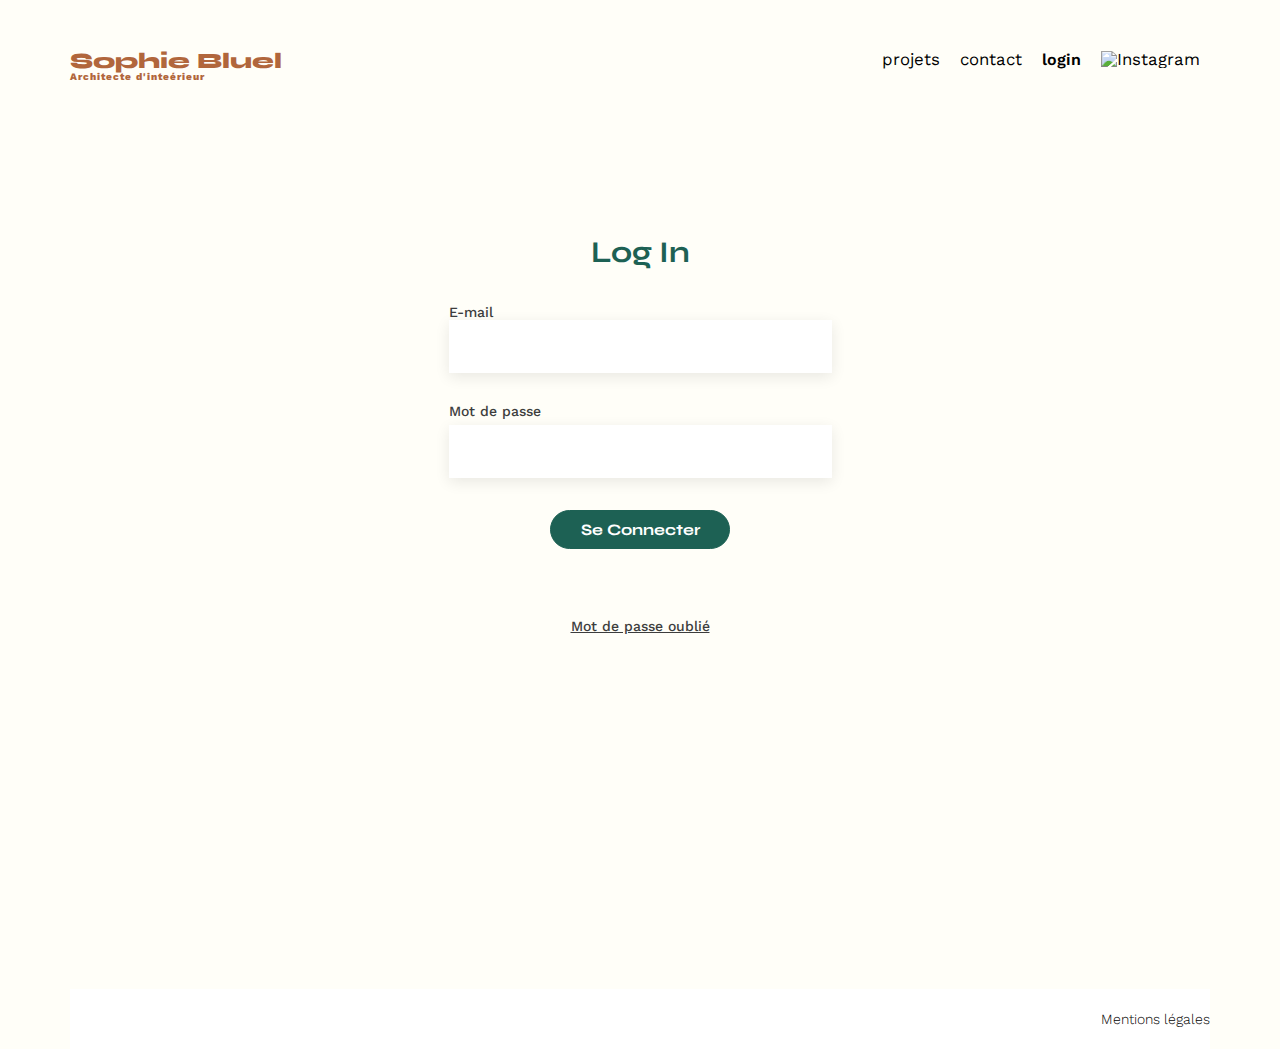
==== FrontEnd/login.html @ 6bb1e0b3 "page de connexion ok, place à la modal" ====
<!DOCTYPE html>
<html lang="fr">
  <head>
    <meta charset="UTF-8" />
    <title>Sophie Bluel - Architecte d'intérieur</title>
    <meta name="viewport" content="width=device-width, initial-scale=1.0" />
    <link rel="preconnect" href="https://fonts.googleapis.com" />
    <link rel="preconnect" href="https://fonts.gstatic.com" crossorigin />
    <link
      href="https://fonts.googleapis.com/css2?family=Syne:wght@700;800&family=Work+Sans&display=swap"
      rel="stylesheet"
    />
    <meta name="description" content="" />
    <script src="./assets/JS/login.js"></script>
    <link rel="stylesheet" href="./assets/style.css" />
  </head>
  <body>
    <header>
      <a href="index.html"
        ><h1>Sophie Bluel <span>Architecte d'inteérieur</span></h1></a
      >
      <nav>
        <ul>
          <li>projets</li>
          <li>contact</li>
          <li><a href="./login.html" id="nav-login">login</a></li>
          <li><img src="./assets/icons/instagram.png" alt="Instagram" /></li>
        </ul>
      </nav>
    </header>

    <main id="container-login">
      <h2>Log In</h2>

      <form id="login-form">
        <label for="email" class="container-login-input"> E-mail </label>
        <input type="text" id="email" name="email" autocomplete="email" />

        <label for="password" class="container-login-input">
          Mot de passe
        </label>
        <input
          type="password"
          id="password"
          name="password"
          required
          autocomplete="current-password"
        />

        <input class="btn-filter" type="submit" value="Se Connecter" />
      </form>

      <p id="error-message" hidden>
        Erreur dans l'identifiant ou le mot de passe
      </p>

      <p id="lost-password">Mot de passe oublié</p>
    </main>

    <footer id="footer-login">
      <p><a href="#">Mentions légales</a></p>
    </footer>
  </body>
</html>
---- FrontEnd/assets/style.css ----
/* http://meyerweb.com/eric/tools/css/reset/
   v2.0 | 20110126
   License: none (public domain)
*/

html, body, div, span, applet, object, iframe,
h1, h2, h3, h4, h5, h6, p, blockquote, pre,
a, abbr, acronym, address, big, cite, code,
del, dfn, em, img, ins, kbd, q, s, samp,
small, strike, strong, sub, sup, tt, var,
b, u, i, center,
dl, dt, dd, ol, ul, li,
fieldset, form, label, legend,
table, caption, tbody, tfoot, thead, tr, th, td,
article, aside, canvas, details, embed,
figure, figcaption, footer, header, hgroup,
menu, nav, output, ruby, section, summary,
time, mark, audio, video {
	margin: 0;
	padding: 0;
	border: 0;
	font-size: 100%;
	font: inherit;
	vertical-align: baseline;
}
/* HTML5 display-role reset for older browsers */
article, aside, details, figcaption, figure,
footer, header, hgroup, menu, nav, section {
	display: block;
}
body {
	line-height: 1;
}
ol, ul {
	list-style: none;
}
blockquote, q {
	quotes: none;
}
blockquote:before, blockquote:after,
q:before, q:after {
	content: '';
	content: none;
}
table {
	border-collapse: collapse;
	border-spacing: 0;
}
/** end reset css**/
body {
	max-width: 1140px;
	margin:auto;
	font-family: 'Work Sans' ;
	font-size: 14px;
	background-color: #FFFEF8;;
}
header {
	display: flex;
	justify-content: space-between;
	margin: 50px 0
}
section {
	margin: 50px 0
}

h1{
	display: flex;
	flex-direction: column;
	font-family: 'Syne';
	font-size: 22px;
	font-weight: 800;
	color: #B1663C
}

h1 > span {
	font-family: 'Work Sans';
	font-size:10px;
	letter-spacing: 0.1em;
;
}

h2{
	font-family: 'Syne';
	font-weight: 700;
	font-size: 30px;
	color: #1D6154
}
nav ul {
	display: flex;
	align-items: center;
	list-style-type: none;

}
nav li {
	padding: 0 10px;
	font-size: 1.2em;
}

li:hover, a:hover, #nav-login:hover {
	color: #B1663C;
}
#introduction {
	display: flex;
	align-items: center;
}
#introduction figure {
	flex: 1
}
#introduction img {
	display: block;
	margin: auto;
	width: 80%;
}

#introduction article {
	flex: 1
}
#introduction h2 {
	margin-bottom: 1em;
}

#introduction p {
	margin-bottom: 0.5em;
}
#portfolio h2 {
	text-align: center;
	margin-bottom: 1em;
}
.gallery {
	width: 100%;
	display: grid;
	grid-template-columns: 1fr 1fr 1fr;
	grid-column-gap: 20px;
	grid-row-gap: 20px;
}

.gallery img {
	width: 100%;

}
#contact {
	width: 50%;
margin: auto;
}
#contact > * {
	text-align: center;

}
#contact h2{
	margin-bottom: 20px;
}
#contact form {
	text-align: left;
	margin-top:30px;
	display: flex;
	flex-direction: column;
}

#contact input {
	height: 50px;
	font-size: 1.2em;
	border: none;
	box-shadow: 0px 4px 14px rgba(0, 0, 0, 0.09);
}
#contact label {
	margin: 2em 0 1em 0;
}
#contact textarea {
	border: none;
	box-shadow: 0px 4px 14px rgba(0, 0, 0, 0.09);
}

input[type="submit"]{
	font-family: 'Syne';
	font-weight: 700;
	color: white;
	background-color: #1D6154;
	margin : 2em auto ;
	width: 180px;
	text-align: center;
	border-radius: 60px ;
}

footer nav ul {
	display: flex;
	justify-content: flex-end;
	margin: 2em
}


.filters {
	display : flex;
	justify-content : center;
	margin-bottom: 51px;
	gap : 10px;

}
.btn-filter {
	border: 1px solid #1D6154;
	color : #1D6154;
	text-align: center;
	font-size : 16px;
	font-family : Syne;
	font-style : normal;
	font-weight: 700;
	line-height: normal;
	border-radius : 60px; 
	background-color : white;
	padding: 9px 15px;
	cursor: pointer;
	
}

.btn-filter:hover {
	background-color : #1D6154;
	color: white;
}

a {
	text-decoration: none;
	cursor: pointer;
}

#nav-login {
	color: #000;
	text-align: center;
	font-family: Work Sans;
	font-size: 16px;
	font-style: normal;
	font-weight: 600;
	line-height: normal;
}

#footer-login a:visited {
	color: #000;
}

#container-login {
	display: flex;
	flex-direction: column;
	justify-content: center;
	align-items: center;
	gap : 37px;
	margin-top: 155px;
}

#login-form {
	display: flex;
    flex-direction: column;
}

.container-login-input {
	display: flex;
	flex-direction: column;
}

label[for="password"], label[for="email"] {
	color: #3D3D3D;
	font-family: Work Sans;
	font-size: 14px;
	font-style: normal;
	font-weight: 500;
	line-height: normal;
}

label[for="password"] {
	margin-bottom: 6px;
	margin-top: 30px;
}

lable[for="email"] {
	margin-bottom: 7px;
}

#password, #email {
	width: 379px;
	height: 51px;
	flex-shrink: 0;
	border: transparent;
	background: #FFF;
	box-shadow: 0px 4px 14px 0px rgba(0, 0, 0, 0.09);
}


#lost-password {
	text-decoration:underline;
	color: #3D3D3D;
	font-family: Work Sans;
	font-size: 14px;
	font-style: normal;
	font-weight: 500;
	line-height: normal;
	text-decoration-line: underline;
	margin-bottom: 355px ;
}

#footer-login  {
	margin: 0;
	padding: 0;
	background-color: #FFF;
	height: 60px;
	display: flex;
	justify-content: flex-end;
	align-items: center;
	width: 100%;
}

#footer-login a {
	color: #000;
	font-family: Work Sans;
	font-size: 14px;
	font-style: normal;
	font-weight: 300;
	line-height: normal;
}

/* CSS for modal */ 

.modal {
	display: none;
	position: fixed;
	z-index: 1;
	left: 0;
	top: 0;
	width: 100%;
	height: 100%;
	overflow: auto;
	background-color: rgba(0, 0, 0, 0.1);
  }
  
  .modal-content {
	background-color: transparent;
	margin: 10% auto;
	padding: 20px;
	border: 1px solid #888;
	width: 100%;
	height: 100vh;
  }
  
  .close {
	color: #aaa;
	float: right;
	font-size: 28px;
	font-weight: bold;
	cursor: pointer;
  }
  
  .close:hover,
  .close:focus {
	color: black;
	text-decoration: none;
	cursor: pointer;
  }
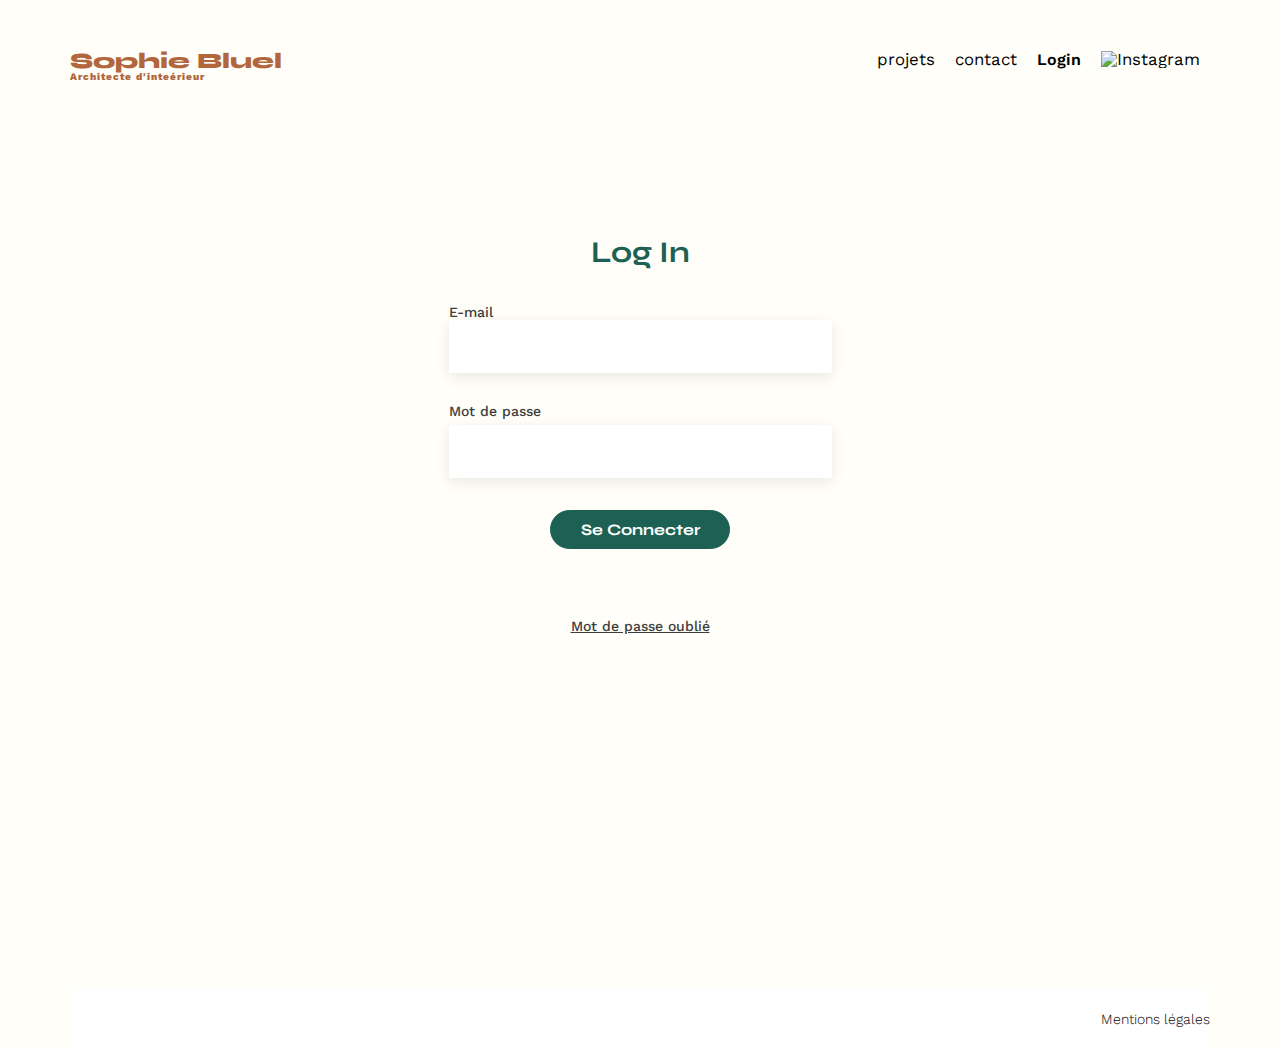
==== commit 27b55175: "sprint 3 fini" ====
--- a/FrontEnd/login.html
+++ b/FrontEnd/login.html
@@ -11,7 +11,7 @@
       rel="stylesheet"
     />
     <meta name="description" content="" />
-    <script src="./assets/JS/login.js"></script>
+    <script src="./assets/JS/script.js"></script>
     <link rel="stylesheet" href="./assets/style.css" />
   </head>
   <body>
--- a/FrontEnd/assets/style.css
+++ b/FrontEnd/assets/style.css
@@ -23,6 +23,7 @@
 	font: inherit;
 	vertical-align: baseline;
 }
+
 /* HTML5 display-role reset for older browsers */
 article, aside, details, figcaption, figure,
 footer, header, hgroup, menu, nav, section {
@@ -105,6 +106,11 @@
 }
 #introduction figure {
 	flex: 1
+}
+
+#introduction figcaption {
+	padding-left: 10%;
+	padding-top: 13px;
 }
 #introduction img {
 	display: block;
@@ -193,8 +199,8 @@
 	justify-content : center;
 	margin-bottom: 51px;
 	gap : 10px;
-
-}
+}
+
 .btn-filter {
 	border: 1px solid #1D6154;
 	color : #1D6154;
@@ -204,16 +210,30 @@
 	font-style : normal;
 	font-weight: 700;
 	line-height: normal;
-	border-radius : 60px; 
 	background-color : white;
 	padding: 9px 15px;
 	cursor: pointer;
-	
+	border-radius : 60px; 
 }
 
 .btn-filter:hover {
 	background-color : #1D6154;
 	color: white;
+}
+
+.btn-modal {
+	background-color: #FFF;
+	max-width: 216px;
+	height: 38px;
+	color: #000;
+	text-align: center;
+	font-family: Work sans;
+	font-size: 14px;
+	font-style: normal;
+	font-weight: 500;
+	line-height: normal;
+	padding: 11px;
+	border-radius : 60px; 
 }
 
 a {
@@ -317,7 +337,7 @@
 /* CSS for modal */ 
 
 .modal {
-	display: none;
+	/*display: none;*/
 	position: fixed;
 	z-index: 1;
 	left: 0;
@@ -326,29 +346,29 @@
 	height: 100%;
 	overflow: auto;
 	background-color: rgba(0, 0, 0, 0.1);
+
   }
   
-  .modal-content {
-	background-color: transparent;
-	margin: 10% auto;
-	padding: 20px;
-	border: 1px solid #888;
-	width: 100%;
-	height: 100vh;
+  .modal-edition-mod {
+	display: flex;
+	flex-direction: row;
+	justify-content: center;
+	align-items: center;
+	gap : 21px;
+	background-color: #000;
+	padding: 20px auto;
+	width: 100%;
+	height: 59px;
+	
+
   }
-  
-  .close {
-	color: #aaa;
-	float: right;
-	font-size: 28px;
-	font-weight: bold;
-	cursor: pointer;
+
+  .edition-mod {
+	color : #FFF;
+	text-align: center;
+	font-family: Work Sans;
+	font-size: 16px;
+	font-style: normal;
+	font-weight: 400;
+	line-height: normal;
   }
-  
-  .close:hover,
-  .close:focus {
-	color: black;
-	text-decoration: none;
-	cursor: pointer;
-  }
-  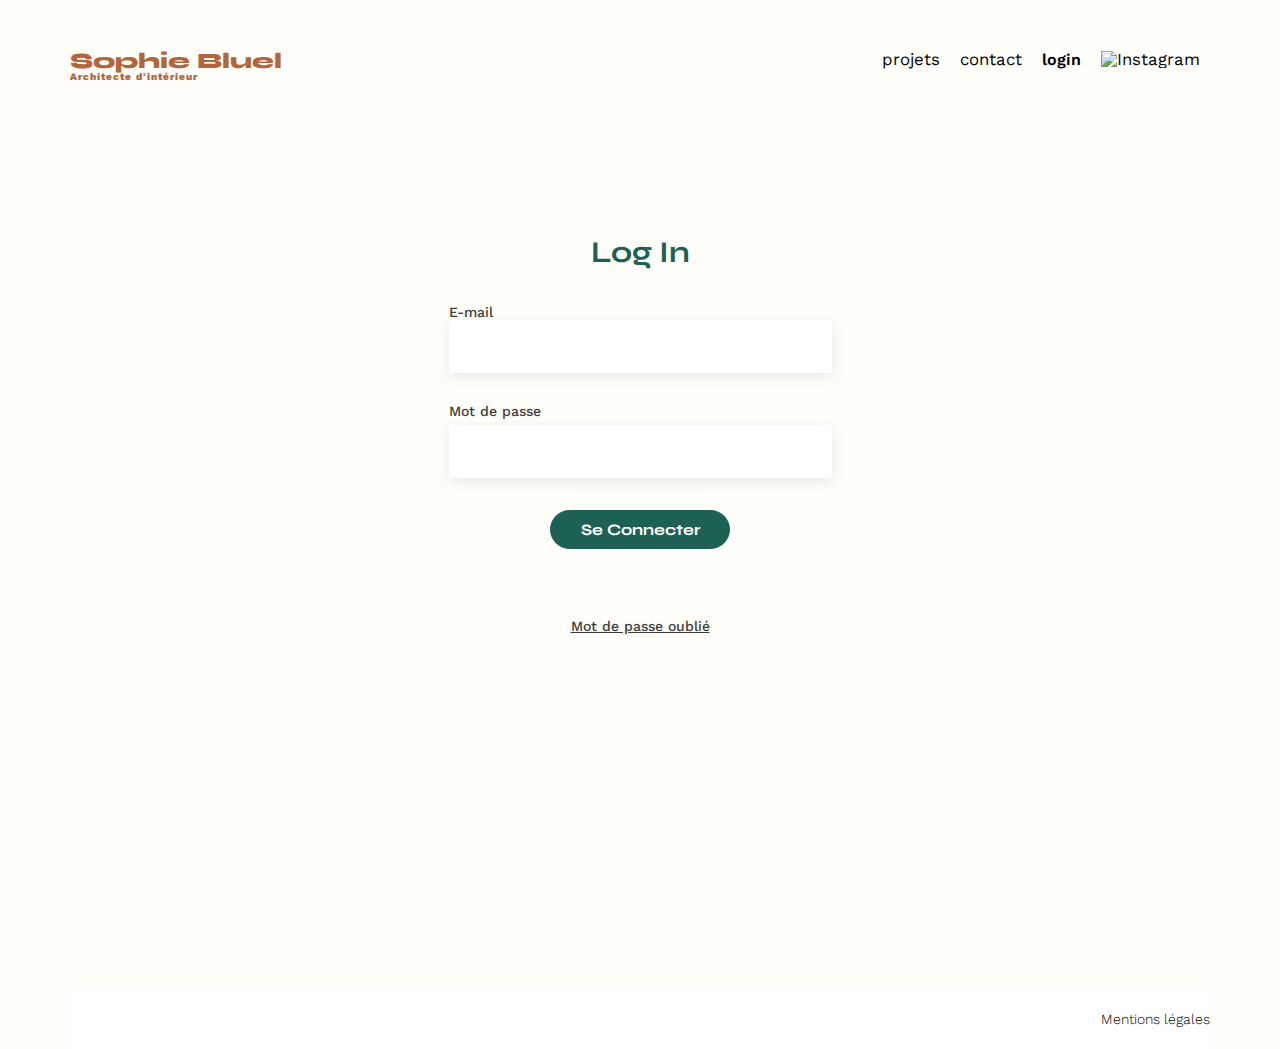
==== commit 1884588d: "base modal ok en JS + css reste à importer les projets" ====
--- a/FrontEnd/login.html
+++ b/FrontEnd/login.html
@@ -17,7 +17,7 @@
   <body>
     <header>
       <a href="index.html"
-        ><h1>Sophie Bluel <span>Architecte d'inteérieur</span></h1></a
+        ><h1>Sophie Bluel <span>Architecte d'intérieur</span></h1></a
       >
       <nav>
         <ul>
--- a/FrontEnd/assets/style.css
+++ b/FrontEnd/assets/style.css
@@ -97,7 +97,7 @@
 	font-size: 1.2em;
 }
 
-li:hover, a:hover, #nav-login:hover {
+li:hover, #nav-login:hover {
 	color: #B1663C;
 }
 #introduction {
@@ -221,24 +221,18 @@
 	color: white;
 }
 
-.btn-modal {
-	background-color: #FFF;
-	max-width: 216px;
-	height: 38px;
-	color: #000;
-	text-align: center;
-	font-family: Work sans;
-	font-size: 14px;
-	font-style: normal;
-	font-weight: 500;
-	line-height: normal;
-	padding: 11px;
-	border-radius : 60px; 
-}
 
 a {
 	text-decoration: none;
 	cursor: pointer;
+}
+
+a:visited {
+	color : #000;
+}
+
+a:hover {
+	color: #B1663C;
 }
 
 #nav-login {
@@ -334,22 +328,10 @@
 	line-height: normal;
 }
 
-/* CSS for modal */ 
-
-.modal {
-	/*display: none;*/
-	position: fixed;
-	z-index: 1;
-	left: 0;
-	top: 0;
-	width: 100%;
-	height: 100%;
-	overflow: auto;
-	background-color: rgba(0, 0, 0, 0.1);
-
-  }
-  
-  .modal-edition-mod {
+/* CSS for Edition mode */ 
+
+  .edition-mod {
+	position : absolute;
 	display: flex;
 	flex-direction: row;
 	justify-content: center;
@@ -359,11 +341,9 @@
 	padding: 20px auto;
 	width: 100%;
 	height: 59px;
-	
-
-  }
-
-  .edition-mod {
+	top: 0;
+	right: 0;
+	left: 0;
 	color : #FFF;
 	text-align: center;
 	font-family: Work Sans;
@@ -372,3 +352,120 @@
 	font-weight: 400;
 	line-height: normal;
   }
+
+  .btn-edition {
+	background-color: #FFF;
+	max-width: 216px;
+	height: 38px;
+	color: #000;
+	text-align: center;
+	font-family: Work sans;
+	font-size: 14px;
+	font-style: normal;
+	font-weight: 500;
+	line-height: normal;
+	padding: 11px;
+	border-radius : 60px; 
+}
+
+.btn-modify {
+	/*background: transparent;
+	border: none;*/
+	text-transform: lowercase;
+}
+
+.btn-modify:before{ 
+	content: "\f044";
+	font-family: "Font Awesome 5 Free" ;
+	font-size: 15px;
+	font-weight: 200;
+	padding-right: 10px;
+	width: 15px;
+	height: 15px;
+}
+
+
+  .row {
+	display: flex;
+	justify-content: center;
+	align-items: baseline;
+	gap : 31px;
+  }
+
+  /* Modal */
+
+  .modale {
+	position: fixed;
+	background-color: white;
+	padding: 10px;
+	top: 50%;
+	left: 50%;
+	transform: translateX(-50%);
+	width: calc(50vw - 200px);
+  }
+
+  .modale h2 {
+	margin-bottom: 46px;
+  }
+  
+  .obstructor {
+	position: fixed;
+	inset: 0;
+	background-color: #00000066;
+  }
+
+  .title-modal-projects {
+	color: #000;
+	text-align: center;
+	font-family: Work Sans;
+	font-size: 26px;
+	font-style: normal;
+	font-weight: 400;
+	line-height: normal;
+	margin-top: 60px;
+  }
+
+  .close-modale {
+	position: fixed;
+	display: flex;
+	justify-content: center;
+	align-items: center;
+	background: transparent;
+	border: none;
+	width: 24px;
+	height: 24px;
+	flex-shrink: 0;
+	padding: 6px;
+	right: 0;
+	margin-right: 30px;
+	margin-top: 26px;
+
+  }
+
+.modal-option {
+	display: flex;
+	justify-content: center;
+	flex-direction: column;
+	margin: auto;
+	width: 60%;
+	align-items: center;
+	border-top: 1px solid #B3B3B3;
+}
+
+.btn-add-modal {
+	display: flex;
+	justify-content: center;
+	padding: 10px 49px 9px 49px;
+	margin-top: 38px;
+}
+
+.btn-add-modal + p {
+	color: #D65353;
+	text-align: center;
+	font-family: Syne;
+	font-size: 14px;
+	font-style: normal;
+	font-weight: 400;
+	line-height: normal;
+	margin-bottom: 48px;
+}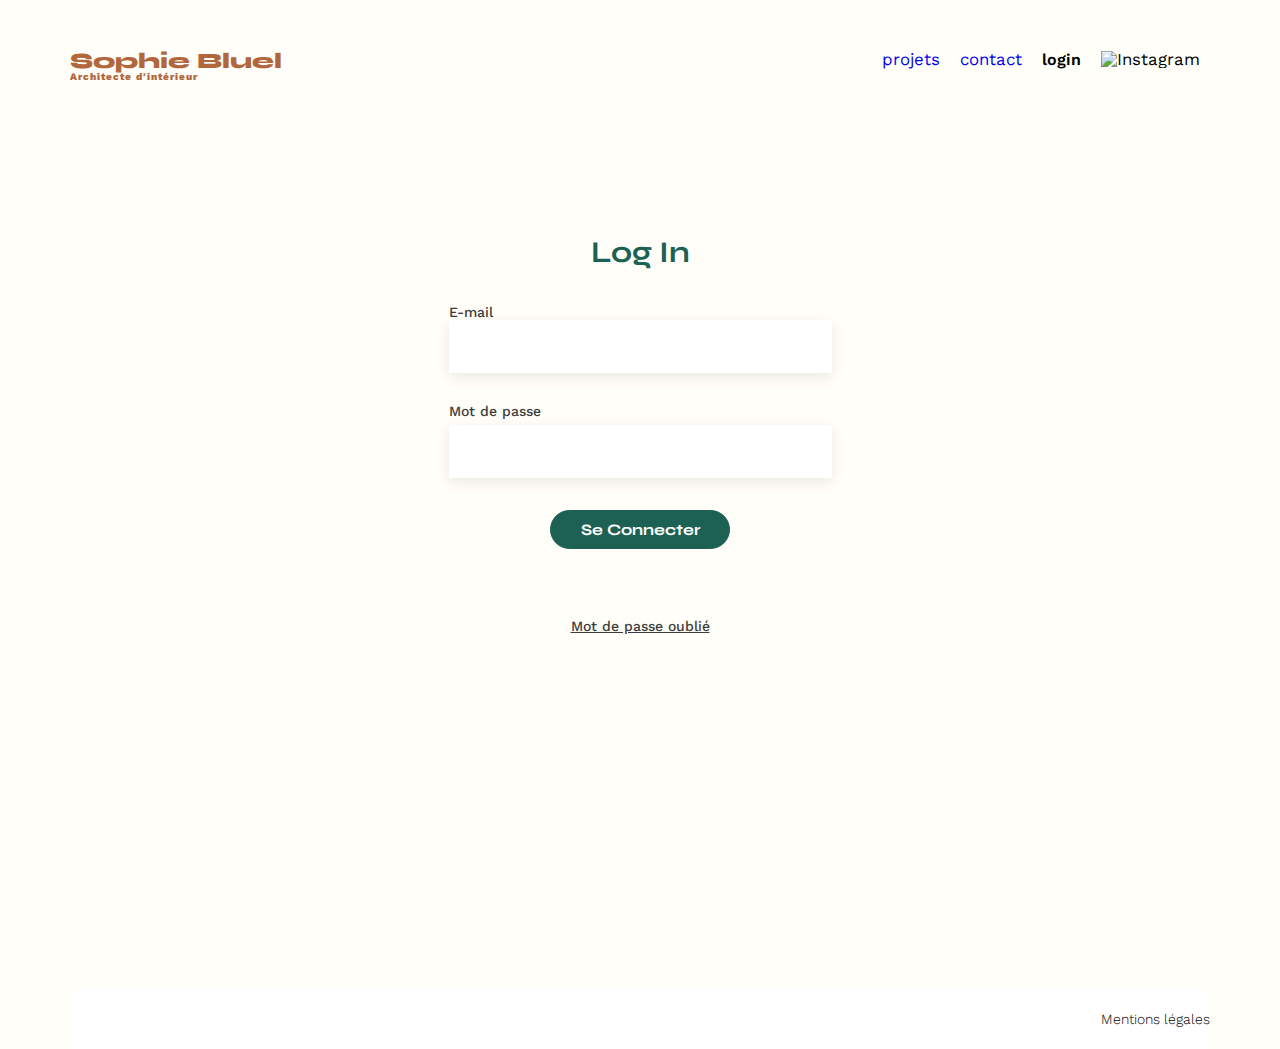
==== commit 6be0df7c: "readme OK" ====
--- a/FrontEnd/login.html
+++ b/FrontEnd/login.html
@@ -11,18 +11,25 @@
       rel="stylesheet"
     />
     <meta name="description" content="" />
-    <script src="./assets/JS/script.js"></script>
+    <script src="./assets/JS/login.js"></script>
     <link rel="stylesheet" href="./assets/style.css" />
   </head>
   <body>
+    <div class="edition-mod">
+      <p class="btn-modify">
+        Mode édition
+      </p>
+      <button class="btn-edition">publier les changements</button>
+    </div>
+
     <header>
       <a href="index.html"
         ><h1>Sophie Bluel <span>Architecte d'intérieur</span></h1></a
       >
       <nav>
         <ul>
-          <li>projets</li>
-          <li>contact</li>
+          <li><a href="./index.html#portfolio">projets</a></li>
+          <li><a href="./index.html#contact">contact</a></li>
           <li><a href="./login.html" id="nav-login">login</a></li>
           <li><img src="./assets/icons/instagram.png" alt="Instagram" /></li>
         </ul>
@@ -32,7 +39,7 @@
     <main id="container-login">
       <h2>Log In</h2>
 
-      <form id="login-form">
+      <form id="login-form" action="#" method="post">
         <label for="email" class="container-login-input"> E-mail </label>
         <input type="text" id="email" name="email" autocomplete="email" />
 
@@ -47,7 +54,7 @@
           autocomplete="current-password"
         />
 
-        <input class="btn-filter" type="submit" value="Se Connecter" />
+        <input class="btn-filter" type="submit" id="submit-button" value="Se Connecter" />
       </form>
 
       <p id="error-message" hidden>
--- a/FrontEnd/assets/style.css
+++ b/FrontEnd/assets/style.css
@@ -22,6 +22,7 @@
 	font-size: 100%;
 	font: inherit;
 	vertical-align: baseline;
+	scroll-behavior: smooth;
 }
 
 /* HTML5 display-role reset for older browsers */
@@ -330,28 +331,28 @@
 
 /* CSS for Edition mode */ 
 
-  .edition-mod {
-	position : absolute;
-	display: flex;
+.edition-mod {
+	display: none;
 	flex-direction: row;
 	justify-content: center;
 	align-items: center;
-	gap : 21px;
+	gap: 21px;
 	background-color: #000;
-	padding: 20px auto;
 	width: 100%;
 	height: 59px;
 	top: 0;
 	right: 0;
 	left: 0;
-	color : #FFF;
+	color: #FFF;
 	text-align: center;
 	font-family: Work Sans;
 	font-size: 16px;
 	font-style: normal;
 	font-weight: 400;
 	line-height: normal;
-  }
+
+  }
+  
 
   .btn-edition {
 	background-color: #FFF;
@@ -368,10 +369,12 @@
 	border-radius : 60px; 
 }
 
-.btn-modify {
-	/*background: transparent;
-	border: none;*/
+.btn-modify, .btn-edit-modal {
+	display: flex;
+	background: transparent;
+	border: none;
 	text-transform: lowercase;
+	cursor: pointer;
 }
 
 .btn-modify:before{ 
@@ -396,12 +399,15 @@
 
   .modale {
 	position: fixed;
-	background-color: white;
+	background-color: #FFF;
 	padding: 10px;
-	top: 50%;
+	top: 10%;
 	left: 50%;
 	transform: translateX(-50%);
-	width: calc(50vw - 200px);
+	max-width: 631px;
+	height: 731px;
+	border-radius: 10px;
+
   }
 
   .modale h2 {
@@ -430,6 +436,7 @@
 	display: flex;
 	justify-content: center;
 	align-items: center;
+	cursor: pointer;
 	background: transparent;
 	border: none;
 	width: 24px;
@@ -450,6 +457,7 @@
 	width: 60%;
 	align-items: center;
 	border-top: 1px solid #B3B3B3;
+	margin-top: 47px;
 }
 
 .btn-add-modal {
@@ -457,9 +465,10 @@
 	justify-content: center;
 	padding: 10px 49px 9px 49px;
 	margin-top: 38px;
-}
-
-.btn-add-modal + p {
+	cursor: pointer;
+}
+
+.btn-add-modal p {
 	color: #D65353;
 	text-align: center;
 	font-family: Syne;
@@ -468,4 +477,45 @@
 	font-weight: 400;
 	line-height: normal;
 	margin-bottom: 48px;
+}
+
+.suppr-gallery {
+	color: #D65353;
+	text-align: center;
+	font-size: 14px;
+	font-style: normal;
+	font-weight: 400;
+	line-height: normal;
+	cursor: pointer;
+}
+
+.gallery-modal {
+	margin-left: 100px;
+	margin-right: 100px;
+	display: flex;
+	flex-wrap: wrap;
+	gap: 6px;
+	color: #FFF;
+	justify-content: space-between;
+}
+
+.gallery-modal img {
+	max-width: 78px;
+	height: 105px;
+}
+
+.container-modal {
+	display: flex;
+	flex-direction: column;
+}
+
+.btn-edit-modal {
+	color: #000;
+	text-align: center;
+	font-family: Work Sans;
+	font-size: 12px;
+	font-style: normal;
+	font-weight: 400;
+	line-height: normal;
+	padding: 0;
 }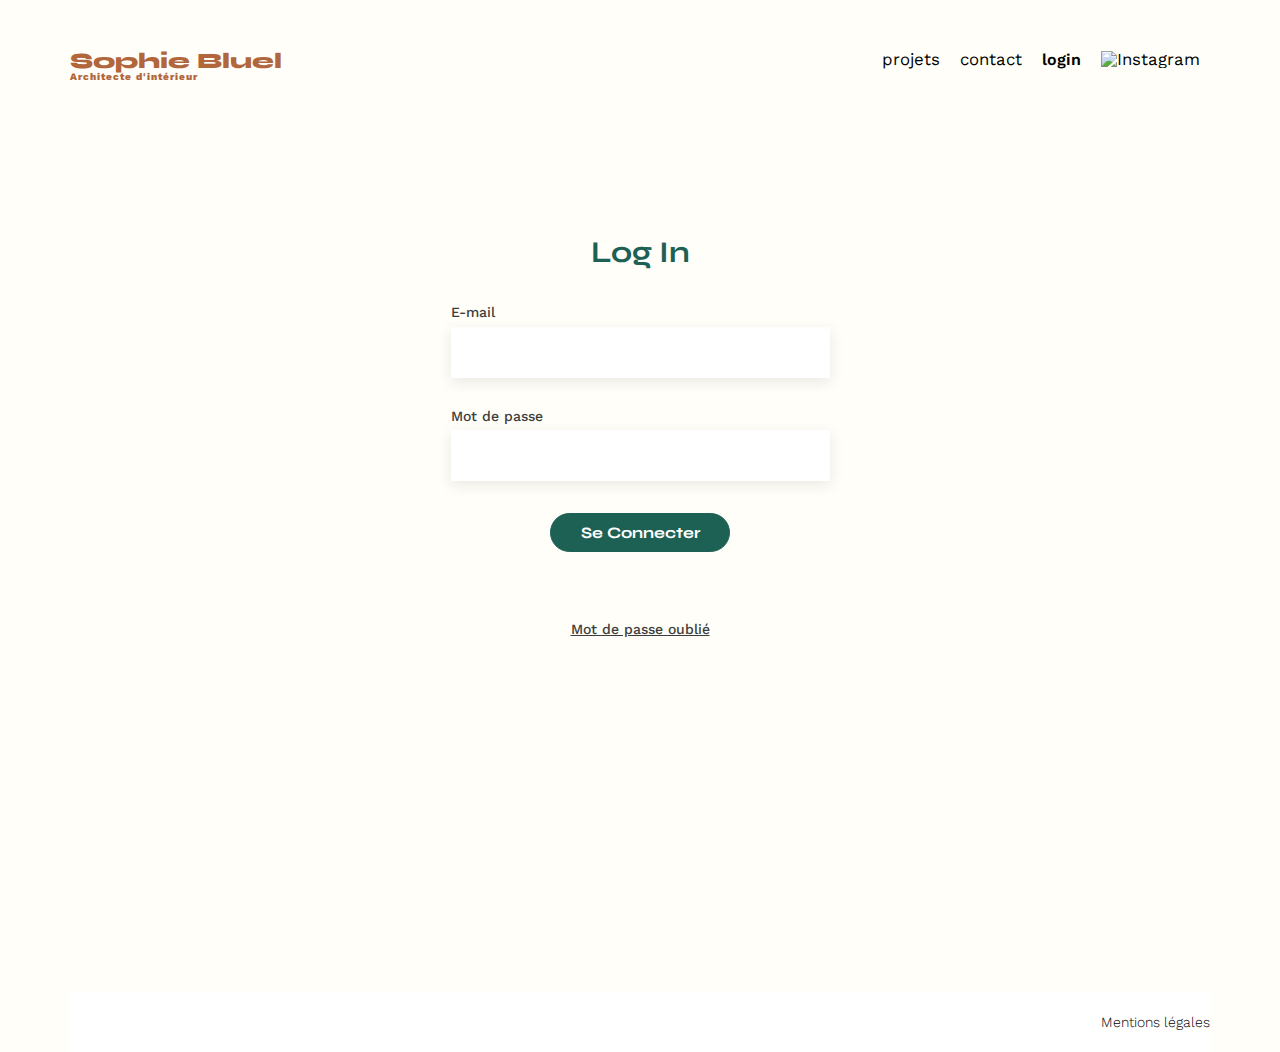
==== commit 300f00ad: "validators CSS + HTML ok v1.0" ====
--- a/FrontEnd/login.html
+++ b/FrontEnd/login.html
@@ -1,18 +1,18 @@
 <!DOCTYPE html>
 <html lang="fr">
   <head>
-    <meta charset="UTF-8" />
+    <meta charset="UTF-8">
     <title>Sophie Bluel - Architecte d'intérieur</title>
-    <meta name="viewport" content="width=device-width, initial-scale=1.0" />
-    <link rel="preconnect" href="https://fonts.googleapis.com" />
-    <link rel="preconnect" href="https://fonts.gstatic.com" crossorigin />
+    <meta name="viewport" content="width=device-width, initial-scale=1.0">
+    <link rel="preconnect" href="https://fonts.googleapis.com">
+    <link rel="preconnect" href="https://fonts.gstatic.com" crossorigin>
     <link
       href="https://fonts.googleapis.com/css2?family=Syne:wght@700;800&family=Work+Sans&display=swap"
       rel="stylesheet"
-    />
-    <meta name="description" content="" />
+    >
+    <meta name="description" content="">
     <script src="./assets/JS/login.js"></script>
-    <link rel="stylesheet" href="./assets/style.css" />
+    <link rel="stylesheet" href="./assets/style.css">
   </head>
   <body>
     <div class="edition-mod">
@@ -31,7 +31,7 @@
           <li><a href="./index.html#portfolio">projets</a></li>
           <li><a href="./index.html#contact">contact</a></li>
           <li><a href="./login.html" id="nav-login">login</a></li>
-          <li><img src="./assets/icons/instagram.png" alt="Instagram" /></li>
+          <li><img src="./assets/icons/instagram.png" alt="Instagram"></li>
         </ul>
       </nav>
     </header>
@@ -40,10 +40,10 @@
       <h2>Log In</h2>
 
       <form id="login-form" action="#" method="post">
-        <label for="email" class="container-login-input"> E-mail </label>
-        <input type="text" id="email" name="email" autocomplete="email" />
+        <label for="email" class="container-login-label"> E-mail </label>
+        <input type="text" id="email" name="email" autocomplete="email">
 
-        <label for="password" class="container-login-input">
+        <label for="password" class="container-login-label">
           Mot de passe
         </label>
         <input
@@ -52,9 +52,9 @@
           name="password"
           required
           autocomplete="current-password"
-        />
+        >
 
-        <input class="btn-filter" type="submit" id="submit-button" value="Se Connecter" />
+        <input class="btn-filter" type="submit" id="submit-button" value="Se Connecter">
       </form>
 
       <p id="error-message" hidden>
--- a/FrontEnd/assets/style.css
+++ b/FrontEnd/assets/style.css
@@ -2,6 +2,10 @@
    v2.0 | 20110126
    License: none (public domain)
 */
+
+* {
+    box-sizing: border-box;
+}
 
 html, body, div, span, applet, object, iframe,
 h1, h2, h3, h4, h5, h6, p, blockquote, pre,
@@ -177,7 +181,7 @@
 	box-shadow: 0px 4px 14px rgba(0, 0, 0, 0.09);
 }
 
-input[type="submit"]{
+input[type="submit"] {
 	font-family: 'Syne';
 	font-weight: 700;
 	color: white;
@@ -225,7 +229,11 @@
 
 a {
 	text-decoration: none;
-	cursor: pointer;
+	cursor: text;
+}
+
+a:link {
+	color : black
 }
 
 a:visited {
@@ -264,7 +272,7 @@
     flex-direction: column;
 }
 
-.container-login-input {
+.container-login-label {
 	display: flex;
 	flex-direction: column;
 }
@@ -283,7 +291,7 @@
 	margin-top: 30px;
 }
 
-lable[for="email"] {
+label[for="email"] {
 	margin-bottom: 7px;
 }
 
@@ -357,7 +365,6 @@
   .btn-edition {
 	background-color: #FFF;
 	max-width: 216px;
-	height: 38px;
 	color: #000;
 	text-align: center;
 	font-family: Work sans;
@@ -373,7 +380,6 @@
 	display: flex;
 	background: transparent;
 	border: none;
-	text-transform: lowercase;
 	cursor: pointer;
 }
 
@@ -395,17 +401,16 @@
 	gap : 31px;
   }
 
-  /* Modal */
+  /* Modal "Gallery */
 
   .modale {
-	position: fixed;
+	position:fixed ;
 	background-color: #FFF;
 	padding: 10px;
-	top: 10%;
+	top: 50%;
 	left: 50%;
-	transform: translateX(-50%);
+	transform: translate(-50%, -50%);
 	max-width: 631px;
-	height: 731px;
 	border-radius: 10px;
 
   }
@@ -432,17 +437,13 @@
   }
 
   .close-modale {
-	position: fixed;
-	display: flex;
-	justify-content: center;
-	align-items: center;
+	position: absolute;
 	cursor: pointer;
 	background: transparent;
 	border: none;
 	width: 24px;
 	height: 24px;
 	flex-shrink: 0;
-	padding: 6px;
 	right: 0;
 	margin-right: 30px;
 	margin-top: 26px;
@@ -457,7 +458,7 @@
 	width: 60%;
 	align-items: center;
 	border-top: 1px solid #B3B3B3;
-	margin-top: 47px;
+	margin-top: 27px;
 }
 
 .btn-add-modal {
@@ -490,13 +491,13 @@
 }
 
 .gallery-modal {
-	margin-left: 100px;
-	margin-right: 100px;
+	margin-left: 90px;
+	margin-right: 90px;
 	display: flex;
 	flex-wrap: wrap;
 	gap: 6px;
 	color: #FFF;
-	justify-content: space-between;
+	justify-content: flex-start;
 }
 
 .gallery-modal img {
@@ -507,6 +508,7 @@
 .container-modal {
 	display: flex;
 	flex-direction: column;
+	position: relative;
 }
 
 .btn-edit-modal {
@@ -518,4 +520,330 @@
 	font-weight: 400;
 	line-height: normal;
 	padding: 0;
-}+}
+
+.container-modal .garbageit {
+	position: relative;
+	bottom: 110px;
+	left: 58px;
+	width: 17px;
+	height: 17px;
+	background-color: #000000;
+	cursor: pointer;
+}
+
+.container-modal .garbageit:before {
+	display: flex;
+	justify-content: center;
+	align-items: center;
+	position: absolute;
+	font-family: "Font Awesome 5 Free" ;
+	content : "\f2ed";
+	font-weight: 200;
+	color : #FFF;
+	font-size: 9px;
+	top: 25%;
+	left: 50%;
+	transform: translateX(-50%);
+}
+
+.container-modal .moveit {
+	display: none;
+	position: absolute;
+	bottom: 110px;
+	left: 38px;
+	width: 17px;
+	height: 17px;
+	background-color: #000000;
+}
+
+.container-modal:hover .moveit {
+	display: flex;
+	cursor: grab;
+}
+
+
+.container-modal .moveit:before {
+	display: flex;
+	justify-content: center;
+	align-items: center;
+	position: absolute;
+	font-family: "Font Awesome 5 Free" ;
+	content : "\f047";
+	font-weight: 900;
+	color : #FFF;
+	font-size: 9px;
+	top: 25%;
+	left: 50%;
+	transform: translateX(-50%);
+}
+
+
+/* Modal "Add a photo" */
+
+.modale-add {
+	position:fixed ;
+	background-color: #FFF;
+	padding: 10px;
+	top: 50%;
+	left: 50%;
+	transform: translate(-50%, -50%);
+	display : flex;
+	justify-content : flex-start;
+	flex-direction : column;
+	width : 630px;
+	height: 670px;
+	border-radius: 10px;
+	flex-shrink: 0;
+}
+
+.btn-add-photo {
+	border : none;
+	margin-bottom : 7px;
+  }
+
+.title-modal-projects {
+	margin-bottom : 36px;
+}
+
+.fa-arrow-left {
+	content : "\f060";
+	font-family: "Font Awesome 5 Free" ;
+	font-size: 14px;
+	font-weight: 800; 
+	color: black;
+	width: 21px;
+	height: 21px;
+	
+	
+}
+
+.backtopreviousmodal {
+	position: absolute;
+	margin-left : 30px;
+	margin-top: 26px;
+	cursor: pointer;
+	background: transparent;
+	border: none;
+	width: 24px;
+	height: 24px;
+	flex-shrink: 0;
+	left: 0;
+	margin-left: 30px;
+	margin-top: 26px;
+}
+
+.bluerectangle {
+	border-radius: 3px;
+	background: #E8F1F6;
+	width : 420px;
+	height : 169px;
+	display : flex;
+	flex-direction : column;
+	align-items : center;
+}
+
+label[for="image"] {
+	cursor: pointer;
+}
+
+  svg {
+	width: 58px;
+	height: 58px;
+	flex-shrink: 0;
+	margin-bottom : 15px;
+	margin-top: 22px;
+
+  }
+  
+  .container-add-photo {
+	display : flex;
+	flex-direction : column;
+	justify-content : center;
+	align-items : center;
+	margin-top : 36px;
+  }
+  
+  .input-add-photo {
+	width : 0;
+	height : 0;
+	opacity : 0;
+  }
+  
+
+  #btn-add-photo {
+	width: 173px;
+	height: 36px;
+	flex-shrink: 0;
+	border-radius: 50px;
+	background: #CBD6DC;
+	padding : 10px 33px;
+	border : none;
+	color: #306685;
+	text-align: center;
+	font-family: Work Sans;
+	font-size: 14px;
+	font-style: normal;
+	font-weight: 500;
+	line-height: normal;
+  }
+  
+  .container-option-photo {
+	display : flex;
+	flex-direction : column;
+	justify-content : center;
+  }
+  
+  #categorySelect, #title {
+	display: flex;
+	flex-direction : column;
+	width: 420px;
+	height: 51px;
+	flex-shrink: 0;
+	border-radius: 10px;
+	background: #FFF;
+	box-shadow: 0px 4px 14px 0px rgba(0, 0, 0, 0.09);
+	margin: 0 auto;
+  }
+
+
+  #submitBtn:disabled {
+	width: 237px;
+	height: 36px;
+	flex-shrink: 0;
+	border-radius: 60px;
+	background: #A7A7A7;
+	color: #FFF;
+	text-align: center;
+	font-family: 'Syne';
+	font-size: 14px;
+	font-style: normal;
+	font-weight: 700;
+	line-height: normal;
+	margin-top: 32px;
+	border: none;
+	cursor: not-allowed;
+  }
+
+#submitBtn {
+	width: 237px;
+	height: 36px;
+	flex-shrink: 0;
+	border-radius: 60px ;
+	background-color: #1D6154;
+	color: #FFF;
+	text-align: center;
+	font-family: 'Syne';
+	font-size: 14px;
+	font-weight: 700;
+	cursor: pointer;
+	font-size: 14px;
+	font-style: normal;
+	font-weight: 700;
+	line-height: normal;
+	margin-top: 32px;
+	border: none;
+	font-family: 'Syne';
+	font-weight: 700;
+	margin : 2em auto;
+	margin-top: 32px;
+}
+
+label[for="title"] {
+	margin-top: 30px;
+    margin-bottom: 10px;
+	margin-left: 95px;
+}
+
+label[for="category"] {
+	margin-top: 21px;
+	margin-bottom: 10px;
+	margin-left: 95px;
+}
+
+option {
+	color: #444444;
+	font-family: Work Sans;
+	font-size: 14px;
+	font-style: normal;
+	font-weight: 400;
+	line-height: normal;
+	padding: 18px 16px 17px 16px;
+}
+
+.option-photo-input {
+	color: #444444;
+	font-family: Work Sans;
+	font-size: 14px;
+	font-style: normal;
+	font-weight: 400;
+	line-height: normal;
+	border: none;
+	padding-top: 18px;
+	padding-bottom: 17px;
+	padding-left: 16px;
+}
+
+#categorySelect {
+	border: none;
+}
+
+select[option]:checked {
+	margin: 18px auto 17px 16px;
+	color: #444444;
+	font-family: Work Sans;
+	font-size: 14px;
+	font-style: normal;
+	font-weight: 400;
+	line-height: normal;
+	padding: 18px 16px 17px 16px;
+}
+
+select[option]:focus,
+select[container-option]:active {
+	height: auto;
+	margin: 18px auto 17px 16px;
+  }
+
+#imageStore {
+	width: 129px ;
+	height: 170px;
+	object-fit: cover;
+	cursor: pointer;
+}
+
+#info-file {
+	margin-top: 7px;
+	font-family: "work sans", sans-serif;
+  }
+
+.info-file-is-ok {
+	background-color: #1D6154;
+	color: #FFF;
+	padding: 10px 10px;
+	font-size: 14px;
+	font-weight: 400;
+	border-radius: 0;
+  }
+
+.info-file-is-not-ok {
+	color: crimson;
+	font-size: 14px;
+	font-weight: 700;
+	background: #ffffff;
+	padding: 5px;
+	border-radius: 5px;
+	text-align: center;
+  }
+
+.dev-message {
+	color: red;
+	font-size: 14px;
+	font-family: "work sans", sans-serif;
+	text-align: center;
+	background-color: white;
+	border: 1px solid red;
+	border-radius: 5px;
+	padding: 5px 30px;
+}
+
